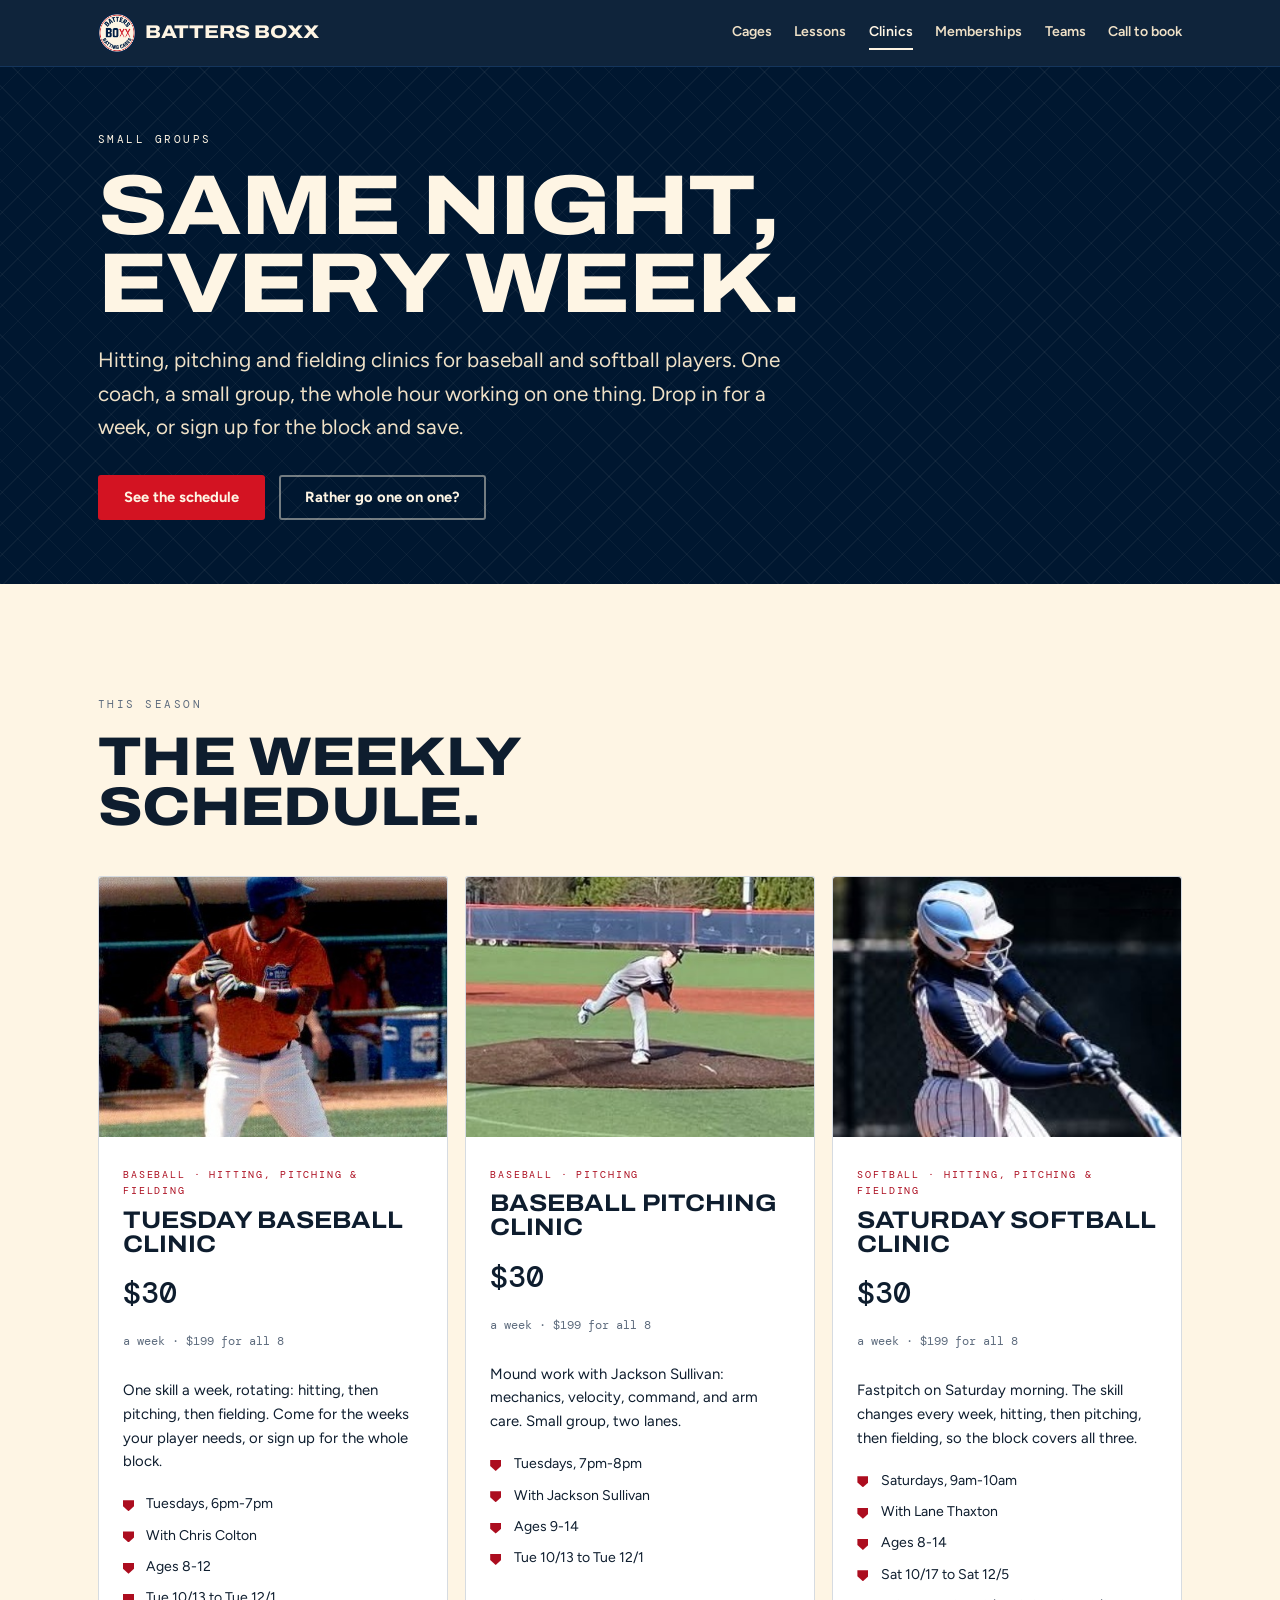
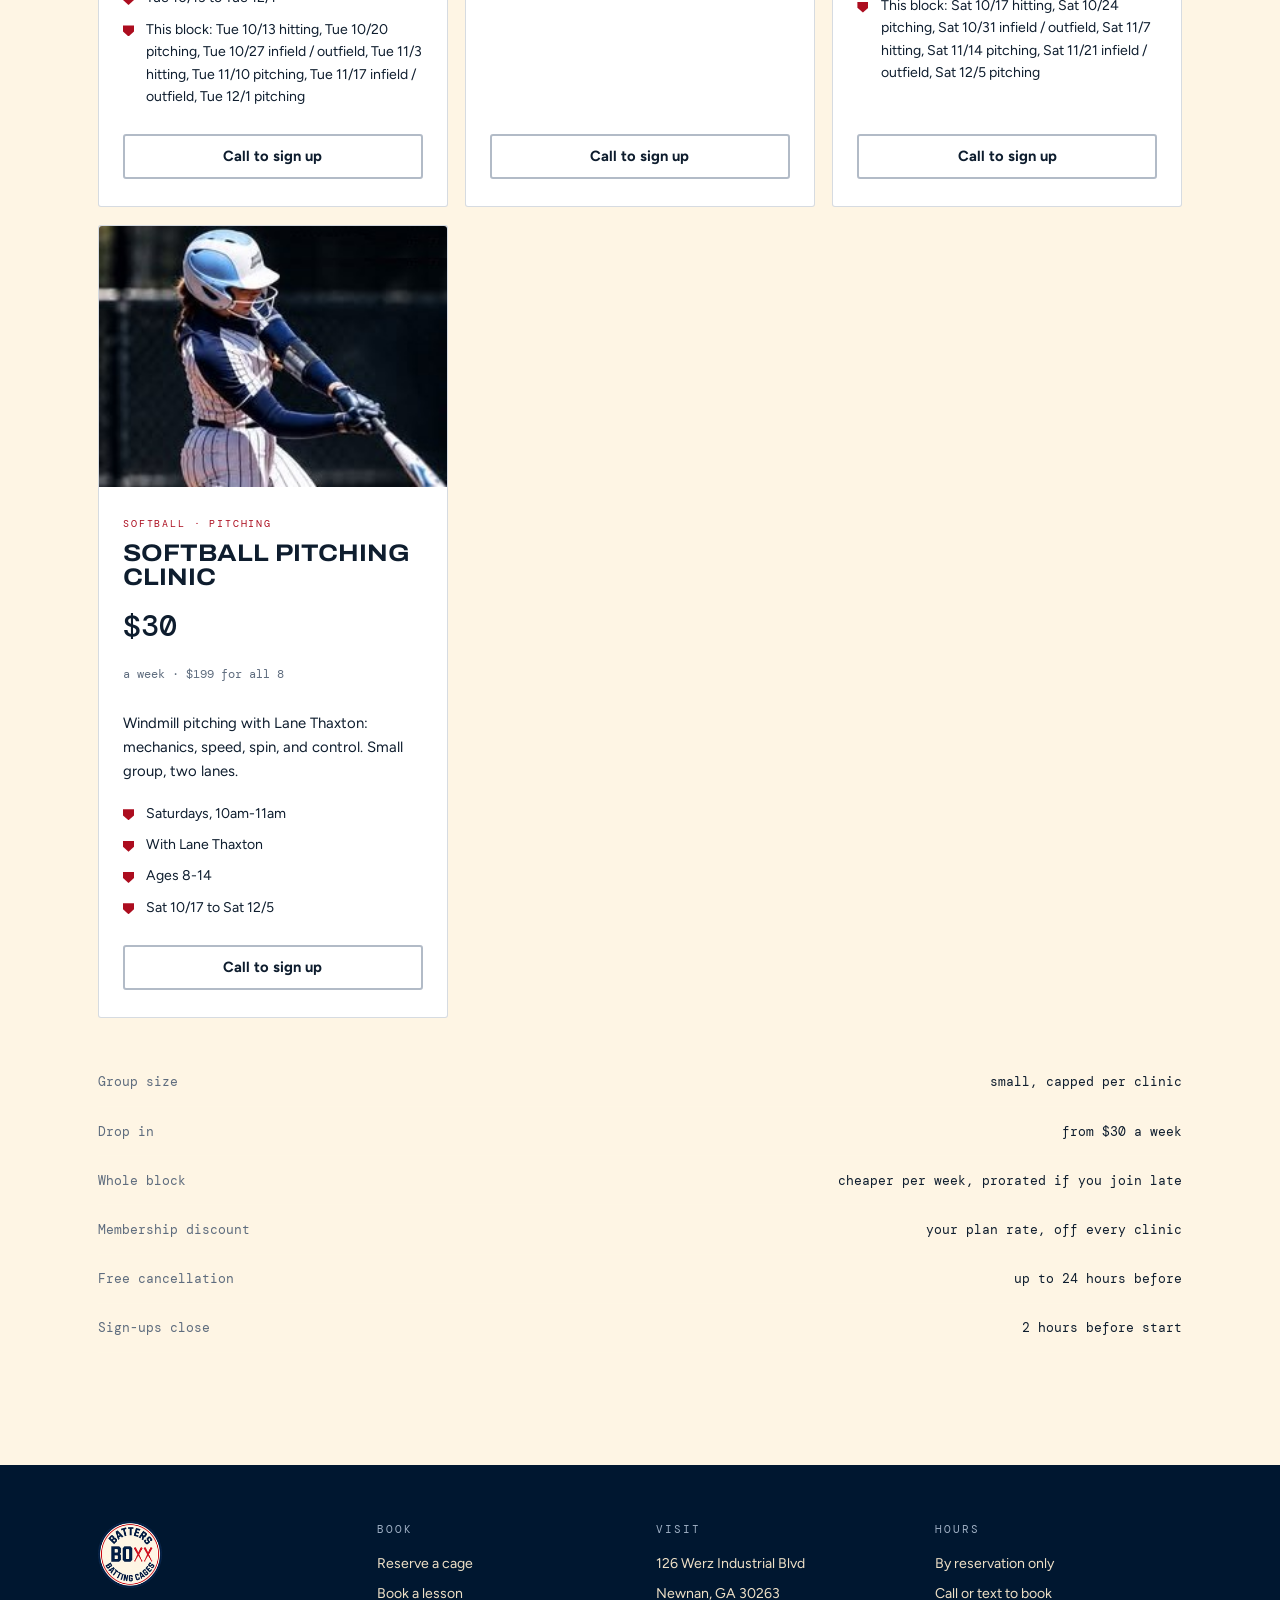
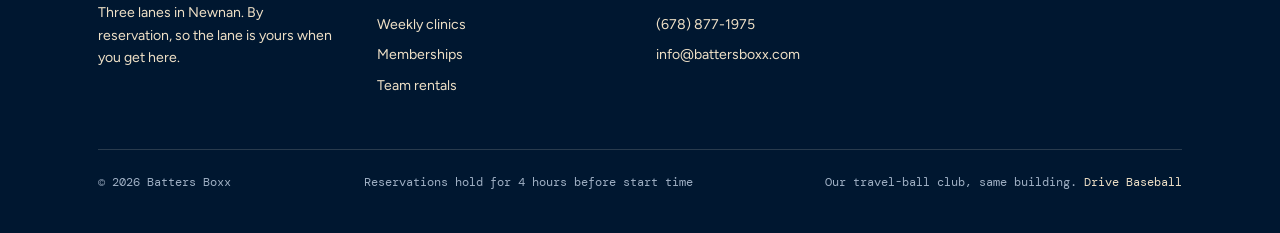
==== clinics.html @ bd56df3a "Mirror the booking app's public pages onto battersboxx.com Static snapshot of home, lessons, clinics" ====
<!doctype html>
<html lang="en"><head>
<meta charset="utf-8">
<meta name="viewport" content="width=device-width, initial-scale=1">
<link rel="preconnect" href="https://fonts.googleapis.com">
<link rel="preconnect" href="https://fonts.gstatic.com" crossorigin="">
<link href="https://fonts.googleapis.com/css2?family=Archivo:wdth,wght@62.5..125,100..900&amp;family=DM+Mono:wght@300;400;500&amp;family=Figtree:wght@300..900&amp;display=swap" rel="stylesheet">
<link rel="stylesheet" href="/css/style.css">
<link rel="icon" href="/favicon.png">
<link rel="apple-touch-icon" href="/img/apple-touch-icon.png">
<title>Clinics — Batters Boxx</title>
<meta name="description" content="Weekly baseball and softball clinics in Newnan, GA: hitting, pitching and fielding in small groups. Drop in for a week or sign up for the block.">
</head>
<body>
<a class="skip" href="#main">Skip to content</a>
<header class="nav">
  <div class="wrap nav__in">
    <a class="nav__logo" href="/"><img class="nav__badge" src="/img/badge.png" alt="" width="38" height="40" decoding="async"><span>Batters Boxx</span></a>
    <button class="nav__toggle" type="button" aria-expanded="false" aria-controls="navlinks">Menu</button>
    <nav class="nav__links" id="navlinks" aria-label="Main">
      <a href="/#cages">Cages</a>
      <a href="/lessons">Lessons</a>
      <a href="/clinics" aria-current="page">Clinics</a>
      <a href="/memberships">Memberships</a>
      <a href="/teams">Teams</a>
      <a href="tel:6788771975">Call to book</a>
      <span data-auth-slot="" style="display:contents"></span>
    </nav>
  </div>
</header>
<main id="main">
  <section class="band band--dark band--tight">
    <div class="wrap">
      <p class="eyebrow eyebrow--accent">Small groups</p>
      <h1 class="display">Same night,<br>every week.</h1>
      <p class="lede">Hitting, pitching and fielding clinics for baseball and softball players. One coach, a small group, the whole hour working on one thing. Drop in for a week, or sign up for the block and save.</p>
      <div class="btnrow">
        <a class="btn btn-red" href="#schedule">See the schedule</a>
        <a class="btn btn-outline" href="/lessons">Rather go one on one?</a>
      </div>
    </div>
  </section>

  <section class="band" id="schedule">
    <div class="wrap">
      <p class="eyebrow">This season</p>
      <h2 class="display">The weekly<br>schedule.</h2>
      
      <p class="flash" data-flash="" hidden="" style="margin-top:1.5rem"></p>
      <div class="plans" data-clinics=""><article class="plan" id="clinic-tuesday-baseball-clinic-tuesday"><img class="plan__photo" src="/img/coaches/chris-colton.jpg" alt="Chris Colton" loading="lazy"><p class="plan__tag">Baseball · Hitting, pitching &amp; fielding</p><h3 class="plan__name">Tuesday Baseball Clinic</h3><p class="plan__price">$30</p><p class="plan__per">a week · $199 for all 8</p><p class="plan__blurb">One skill a week, rotating: hitting, then pitching, then fielding. Come for the weeks your player needs, or sign up for the whole block.</p><ul class="plan__perks"><li>Tuesdays, 6pm-7pm</li><li>With Chris Colton</li><li>Ages 8-12</li><li>Tue 10/13 to Tue 12/1</li><li>This block: Tue 10/13 hitting, Tue 10/20 pitching, Tue 10/27 infield / outfield, Tue 11/3 hitting, Tue 11/10 pitching, Tue 11/17 infield / outfield, Tue 12/1 pitching</li></ul><div class="plan__cta"><a class="btn btn-outline btn-block" href="tel:6788771975">Call to sign up</a></div></article><article class="plan" id="clinic-baseball-pitching-clinic-tuesday"><img class="plan__photo" src="/img/coaches/jackson-sullivan.jpg" alt="Jackson Sullivan" loading="lazy"><p class="plan__tag">Baseball · Pitching</p><h3 class="plan__name">Baseball Pitching Clinic</h3><p class="plan__price">$30</p><p class="plan__per">a week · $199 for all 8</p><p class="plan__blurb">Mound work with Jackson Sullivan: mechanics, velocity, command, and arm care. Small group, two lanes.</p><ul class="plan__perks"><li>Tuesdays, 7pm-8pm</li><li>With Jackson Sullivan</li><li>Ages 9-14</li><li>Tue 10/13 to Tue 12/1</li></ul><div class="plan__cta"><a class="btn btn-outline btn-block" href="tel:6788771975">Call to sign up</a></div></article><article class="plan" id="clinic-saturday-softball-clinic-saturday"><img class="plan__photo" src="/img/coaches/lane-thaxton.jpg" alt="Lane Thaxton" loading="lazy"><p class="plan__tag">Softball · Hitting, pitching &amp; fielding</p><h3 class="plan__name">Saturday Softball Clinic</h3><p class="plan__price">$30</p><p class="plan__per">a week · $199 for all 8</p><p class="plan__blurb">Fastpitch on Saturday morning. The skill changes every week, hitting, then pitching, then fielding, so the block covers all three.</p><ul class="plan__perks"><li>Saturdays, 9am-10am</li><li>With Lane Thaxton</li><li>Ages 8-14</li><li>Sat 10/17 to Sat 12/5</li><li>This block: Sat 10/17 hitting, Sat 10/24 pitching, Sat 10/31 infield / outfield, Sat 11/7 hitting, Sat 11/14 pitching, Sat 11/21 infield / outfield, Sat 12/5 pitching</li></ul><div class="plan__cta"><a class="btn btn-outline btn-block" href="tel:6788771975">Call to sign up</a></div></article><article class="plan" id="clinic-softball-pitching-clinic-saturday"><img class="plan__photo" src="/img/coaches/lane-thaxton.jpg" alt="Lane Thaxton" loading="lazy"><p class="plan__tag">Softball · Pitching</p><h3 class="plan__name">Softball Pitching Clinic</h3><p class="plan__price">$30</p><p class="plan__per">a week · $199 for all 8</p><p class="plan__blurb">Windmill pitching with Lane Thaxton: mechanics, speed, spin, and control. Small group, two lanes.</p><ul class="plan__perks"><li>Saturdays, 10am-11am</li><li>With Lane Thaxton</li><li>Ages 8-14</li><li>Sat 10/17 to Sat 12/5</li></ul><div class="plan__cta"><a class="btn btn-outline btn-block" href="tel:6788771975">Call to sign up</a></div></article></div>
      <ul class="facts" data-clinic-facts="" style="margin-top:2.5rem"><li><span>Group size</span><span>small, capped per clinic</span></li><li><span>Drop in</span><span>from $30 a week</span></li><li><span>Whole block</span><span>cheaper per week, prorated if you join late</span></li><li><span>Membership discount</span><span>your plan rate, off every clinic</span></li><li><span>Free cancellation</span><span>up to 24 hours before</span></li><li><span>Sign-ups close</span><span>2 hours before start</span></li></ul>
    </div>
  </section>
</main>
<footer class="foot">
  <div class="wrap">
    <div class="foot__grid">
      <div>
        <img class="foot__badge" src="/img/badge-sm.png" alt="Batters Boxx Batting Cages" width="120" height="126" loading="lazy" decoding="async">
        <h4 class="u-sr">Batters Boxx</h4>
        <p class="mt0" style="max-width:26ch">Three lanes in <span data-city="">Newnan</span>. By reservation, so the lane is yours when you get here.</p>
      </div>
      <div>
        <h4>Book</h4>
        <ul>
          <li><a href="tel:6788771975">Reserve a cage</a></li>
          <li><a href="tel:6788771975">Book a lesson</a></li>
          <li><a href="/clinics">Weekly clinics</a></li>
          <li><a href="/memberships">Memberships</a></li>
          <li><a href="/teams">Team rentals</a></li>
          <li></li>
        </ul>
      </div>
      <div>
        <h4>Visit</h4>
        <ul>
          <li data-foot-street="">126 Werz Industrial Blvd</li>
          <li data-foot-city="">Newnan, GA 30263</li>
          <li><a data-foot-phone="" href="tel:6788771975">(678) 877-1975</a></li>
          <li><a data-foot-email="" href="mailto:info@battersboxx.com">info@battersboxx.com</a></li>
        </ul>
      </div>
      <div>
        <h4>Hours</h4>
        <ul data-foot-hours=""><li>By reservation only</li><li>Call or text to book</li></ul>
      </div>
    </div>
    <div class="foot__base">
      <span>© <span data-year="">2026</span> Batters Boxx</span>
      <span>Reservations hold for <span data-cutoff="">4</span> hours before start time</span>
    <span>Our travel-ball club, same building. <a href="https://drive-baseball.com" rel="noopener">Drive Baseball</a></span></div>
  </div>
</footer>



<script>document.querySelector('.nav__toggle')?.addEventListener('click',e=>{const l=document.querySelector('.nav__links');e.currentTarget.setAttribute('aria-expanded',String(l.classList.toggle('is-open')))})</script></body></html>
---- css/style.css ----
/* Batters Boxx — the badge, in CSS.
   Palette sampled straight from the logo artwork: navy #002047, red #D31322,
   cream #FEF5E4. Red only reaches 2.98:1 on navy, so accent text/borders are
   surface-aware (see the --accent block below) and red is reserved for solid
   fills, which always carry cream text. */

:root {
  --navy-deep: #001730;   /* nav bar, dark bands */
  --navy:      #002047;   /* logo navy */
  --navy-line: #14355C;   /* hairlines on navy */
  --cream:     #FEF5E4;   /* logo cream — page background */
  --cream-2:   #EFE1C7;   /* secondary text on navy */
  --red:       #D31322;   /* logo red — solid fills only */
  --red-deep:  #AC0D1F;   /* hover / small red text on cream */
  --net:       #5E6C7E;   /* meta text on light surfaces */
  --net-dark:  #9FB0C4;   /* same role on dark surfaces */
  --ink:       #0E1D2E;

  --display: 'Archivo', 'Arial Black', 'Helvetica Neue', sans-serif;
  --body:    'Figtree', system-ui, -apple-system, 'Segoe UI', sans-serif;
  --mono:    'DM Mono', ui-monospace, 'SF Mono', Menlo, monospace;

  --gut: clamp(1.25rem, 4vw, 3rem);
  --maxw: 1180px;
  --radius: 3px;
}

*, *::before, *::after { box-sizing: border-box; }

/* .field and .panel both set display, which beats the UA sheet's [hidden] rule --
   so a conditionally-hidden field (team name, the new-account form) rendered
   anyway. Everything that hides itself relies on this. */
[hidden] { display: none !important; }

/* Surfaces declare their own meta-text and accent colours rather than each rule
   guessing. Red fails contrast on navy, so dark surfaces accent with cream. */
:root { --accent: var(--red-deep); }
.band--dark, .band--navy, .foot, .nav, .cage { --net: var(--net-dark); --accent: var(--cream); }
.tablewrap { --net: #5E6C7E; --accent: var(--red-deep); }   /* white card, even inside a dark band */

html { -webkit-text-size-adjust: 100%; }

body {
  margin: 0;
  background: var(--cream);
  color: var(--ink);
  font-family: var(--body);
  font-size: 17px;
  line-height: 1.6;
  font-synthesis-weight: none;
}

img, svg { max-width: 100%; }

a { color: inherit; }

:focus-visible {
  outline: 3px solid var(--accent);
  outline-offset: 3px;
}

.wrap { width: 100%; max-width: var(--maxw); margin-inline: auto; padding-inline: var(--gut); }

.skip {
  position: absolute; left: -9999px; top: 0; z-index: 99;
  background: var(--red); color: var(--cream); padding: .75rem 1rem; font-weight: 700;
}
.skip:focus { left: 0; }

/* ---------- type ---------- */

.display {
  font-family: var(--display);
  font-variation-settings: 'wdth' 118, 'wght' 800;
  text-transform: uppercase;
  line-height: .92;
  letter-spacing: -.012em;
  margin: 0;
}

h1.display { font-size: clamp(2.6rem, 7.6vw, 5.3rem); }
.hero h1.display { font-size: clamp(1.6rem, 8.2vw, 4.4rem); }  /* "DEVELOPMENT" is one long word: keep it inside the column */
h2.display { font-size: clamp(2rem, 5vw, 3.4rem); }
h3.display { font-size: clamp(1.3rem, 2.4vw, 1.75rem); font-variation-settings: 'wdth' 112, 'wght' 700; }

.eyebrow {
  font-family: var(--mono);
  font-size: .7rem;
  letter-spacing: .22em;
  text-transform: uppercase;
  color: var(--net);
  margin: 0 0 1.1rem;
}
.eyebrow--accent { color: var(--accent); }

.lede { font-size: clamp(1.05rem, 1.8vw, 1.3rem); max-width: 54ch; color: #24382C; }
.band--dark .lede, .band--navy .lede { color: var(--cream-2); }

.mono { font-family: var(--mono); font-size: .82rem; letter-spacing: .02em; }

/* ---------- bands ---------- */

.band { padding-block: clamp(3.5rem, 9vw, 7rem); position: relative; }
.band--dark  { background: var(--navy-deep); color: var(--cream); }
.band--navy  { background: var(--navy); color: var(--cream); }
.band--tight { padding-block: clamp(2.5rem, 5vw, 4rem); }

/* Netting: a slack diagonal grid, kept near-invisible so it reads as texture. */
.band--dark::before, .band--navy::before {
  content: ''; position: absolute; inset: 0; pointer-events: none;
  background-image:
    repeating-linear-gradient(45deg,  rgba(254,245,228,.045) 0 1px, transparent 1px 22px),
    repeating-linear-gradient(-45deg, rgba(254,245,228,.045) 0 1px, transparent 1px 22px);
}
.band > .wrap { position: relative; z-index: 1; }

/* ---------- nav ---------- */

.nav {
  position: sticky; top: 0; z-index: 40;
  background: rgba(0,23,48,.94);
  backdrop-filter: blur(8px);
  border-bottom: 1px solid var(--navy-line);
  color: var(--cream);
}
.nav__in { display: flex; align-items: center; gap: 1.5rem; height: 66px; }
.nav__logo {
  font-family: var(--display); font-variation-settings: 'wdth' 118, 'wght' 800;
  text-transform: uppercase; font-size: 1.15rem; letter-spacing: -.01em;
  text-decoration: none; display: flex; align-items: center; gap: .55rem; white-space: nowrap;
}
.nav__badge { width: 38px; height: 40px; display: block; flex: 0 0 auto; }
/* The badge art is a hair taller than it is wide; height-driven sizing keeps
   the disc from squashing when the nav bar height changes. */
.nav__links { display: flex; gap: 1.4rem; margin-left: auto; align-items: center; }
.nav__links a {
  text-decoration: none; font-size: .88rem; font-weight: 600; color: var(--cream-2);
  padding: .3rem 0; border-bottom: 2px solid transparent;
}
.nav__links a:hover, .nav__links a[aria-current='page'] { color: var(--accent); border-bottom-color: var(--accent); }
.nav__toggle {
  margin-left: auto; display: none; background: none; border: 1px solid var(--navy-line);
  color: var(--cream); font-family: var(--mono); font-size: .75rem; padding: .45rem .7rem; cursor: pointer;
}

@media (max-width: 860px) {
  .nav__toggle { display: block; }
  .nav__links {
    display: none; position: absolute; top: 66px; left: 0; right: 0;
    flex-direction: column; align-items: stretch; gap: 0;
    background: var(--navy-deep); border-bottom: 1px solid var(--navy-line); padding: .5rem var(--gut) 1.25rem;
  }
  .nav__links.is-open { display: flex; }
  .nav__links a { padding: .8rem 0; border-bottom: 1px solid var(--navy-line); }
}

/* ---------- buttons ---------- */

.btn {
  display: inline-flex; align-items: center; justify-content: center; gap: .5rem;
  font-family: var(--body); font-weight: 700; font-size: .92rem;
  padding: .82rem 1.5rem; border-radius: var(--radius); border: 2px solid transparent;
  text-decoration: none; cursor: pointer; transition: transform .12s ease, background .15s ease, color .15s ease;
  line-height: 1;
}
.btn:hover { transform: translateY(-2px); }
.btn:disabled { opacity: .45; cursor: not-allowed; transform: none; }
.btn-red  { background: var(--red); color: var(--cream); }
.btn-red:hover { background: var(--red-deep); }
.btn-redsolid  { background: var(--red-deep); color: var(--cream); }
.btn-outline { background: transparent; color: var(--cream); border-color: rgba(254,245,228,.45); }
.btn-outline:hover { border-color: var(--cream); background: rgba(254,245,228,.10); }
/* outline buttons are for dark bands; on a light band they fall back to ink so
   they never end up near-white on white */
.band:not(.band--dark):not(.band--navy) .btn-outline { color: var(--ink); border-color: rgba(0,32,71,.30); }
.band:not(.band--dark):not(.band--navy) .btn-outline:hover { border-color: var(--ink); background: rgba(0,32,71,.06); }
.btn-ink   { background: transparent; color: var(--ink); border-color: rgba(0,32,71,.30); }
.btn-ink:hover { border-color: var(--ink); background: rgba(0,32,71,.06); }
.band--dark .btn-ink, .band--navy .btn-ink { color: var(--cream); border-color: rgba(254,245,228,.35); }
.band--dark .btn-ink:hover, .band--navy .btn-ink:hover { border-color: var(--cream); background: rgba(254,245,228,.10); }
.btn-block { width: 100%; }
.btn-sm { padding: .55rem 1rem; font-size: .82rem; }

.btnrow { display: flex; flex-wrap: wrap; gap: .85rem; margin-top: 2rem; }

/* ---------- the batter's box outline (signature) ---------- */

.chalkbox { position: relative; display: inline-block; width: fit-content;
  padding: clamp(1.1rem, 3vw, 2.1rem) clamp(1.3rem, 4vw, 2.8rem); }
.chalkbox > h1 { width: fit-content; }
.chalkbox__line { position: absolute; inset: 0; width: 100%; height: 100%; overflow: visible; }
.chalkbox__line rect {
  fill: none; stroke: var(--accent); stroke-width: 2; stroke-opacity: .65; stroke-linecap: square;
}
/* The dash length is set in JS from the rendered perimeter: with
   non-scaling-stroke the browser measures dashes in screen space, not the
   viewBox's user units, so a hard-coded value leaves gaps in the box. */

/* ---------- hero ---------- */

.hero { padding-block: clamp(3.5rem, 8vw, 6rem) clamp(2.5rem, 5vw, 4rem); }
.hero__mark { color: var(--accent); display: block; }
.hero .lede { margin-top: 1.9rem; }

/* ---------- openings rail ---------- */

.rail { margin-top: clamp(2.5rem, 5vw, 3.5rem); border-top: 1px solid var(--navy-line); padding-top: 1.5rem; }
.rail__head { display: flex; align-items: baseline; gap: 1rem; flex-wrap: wrap; margin-bottom: 1.1rem; }
.rail__head .eyebrow { margin: 0; }
.rail__day { font-family: var(--mono); font-size: .78rem; color: var(--cream-2); }
.rail__list { display: flex; gap: .7rem; overflow-x: auto; padding-bottom: .6rem; scrollbar-width: thin; }
.rail__slot {
  flex: 0 0 auto; min-width: 118px; text-align: left; text-decoration: none;
  border: 1px dashed rgba(254,245,228,.35); border-radius: var(--radius);
  padding: .8rem .9rem; color: var(--cream); background: transparent;
  font-family: inherit; cursor: pointer; transition: border-color .15s, background .15s;
}
.rail__slot:hover { border-color: var(--accent); border-style: solid; background: rgba(254,245,228,.10); }
.rail__slot b { display: block; font-family: var(--mono); font-size: 1.05rem; font-weight: 500; color: var(--accent); }
.rail__slot span { display: block; font-size: .74rem; color: var(--cream-2); margin-top: .2rem; letter-spacing: .04em; }
.rail__empty { font-family: var(--mono); font-size: .82rem; color: var(--net); }

/* ---------- cages ---------- */

.cages { display: grid; gap: 1.1rem; grid-template-columns: repeat(auto-fit, minmax(255px, 1fr)); margin-top: 2.75rem; }
.cage {
  background: var(--navy-deep); color: var(--cream); border-radius: var(--radius);
  padding: 1.5rem 1.4rem; border-top: 3px solid var(--accent);
}
.cage__no { font-family: var(--mono); font-size: .72rem; letter-spacing: .2em; color: var(--accent); }
.cage__name { font-family: var(--display); font-variation-settings: 'wdth' 112, 'wght' 700;
  text-transform: uppercase; font-size: 1.35rem; margin: .35rem 0 1.1rem; line-height: 1; }
.spec { display: flex; justify-content: space-between; gap: 1rem; font-family: var(--mono); font-size: .76rem;
  padding: .42rem 0; border-top: 1px solid var(--navy-line); }
.spec dt { color: var(--net); }
.spec dd { margin: 0; text-align: right; color: var(--cream); }
.cage dl { margin: 0; }

/* ---------- plans ---------- */

.plans { display: grid; gap: 1.1rem; grid-template-columns: repeat(auto-fit, minmax(268px, 1fr)); margin-top: 2.75rem; }
.plan {
  border: 1px solid rgba(0,32,71,.16); border-radius: var(--radius);
  padding: 1.7rem 1.5rem; display: flex; flex-direction: column; background: #FFF;
}
/* A plan card is white by default. Inside a dark band it inherits cream text,
   so it MUST also take a dark background or it renders cream-on-white. Each
   band picks the neighbouring shade so the card still separates from it. */
.band--dark .plan { background: var(--navy); border-color: var(--navy-line); }
.band--navy .plan { background: var(--navy-deep); border-color: var(--navy-line); }
.plan--pick { border-color: var(--accent); border-width: 2px; box-shadow: 0 0 0 4px rgba(211,19,34,.16); }
.plan__tag { font-family: var(--mono); font-size: .64rem; letter-spacing: .18em; text-transform: uppercase;
  color: var(--red-deep); margin-bottom: .5rem; min-height: 1rem; }
.band--dark .plan__tag, .band--navy .plan__tag { color: var(--accent); }
.plan__name { font-family: var(--display); font-variation-settings: 'wdth' 112, 'wght' 700;
  text-transform: uppercase; font-size: 1.5rem; margin: 0; line-height: 1; }
.plan__price { font-family: var(--mono); font-size: 1.85rem; margin: .9rem 0 .2rem; font-weight: 500; }
.plan__per { font-family: var(--mono); font-size: .74rem; color: var(--net); }
.plan__photo { width: calc(100% + 3rem); max-width: none; margin: -1.7rem -1.5rem 1.2rem; aspect-ratio: 4 / 3;
  object-fit: cover; object-position: center 20%; border-radius: var(--radius) var(--radius) 0 0; display: block; }
.plan__blurb { font-size: .93rem; margin: 1rem 0 1.2rem; }
.plan__perks { list-style: none; margin: 0 0 1.6rem; padding: 0; display: grid; gap: .55rem; font-size: .88rem; }
.plan__perks li { display: grid; grid-template-columns: 13px 1fr; gap: .65rem; align-items: start; }
.plan__perks li::before {
  content: ''; width: 11px; height: 11px; margin-top: .42rem; background: var(--accent);
  clip-path: polygon(0 0, 100% 0, 100% 55%, 50% 100%, 0 55%);
}
.plan__cta { margin-top: auto; }

/* ---------- split / prose ---------- */

.split { display: grid; gap: clamp(2rem, 5vw, 4rem); grid-template-columns: 1fr; align-items: start; }
.split > * { min-width: 0; }
@media (min-width: 900px) { .split { grid-template-columns: 1.05fr .95fr; } }

.facts { list-style: none; margin: 2rem 0 0; padding: 0; display: grid; gap: 0; }
.facts li { display: flex; justify-content: space-between; gap: 1.5rem; padding: .85rem 0;
  border-bottom: 1px solid rgba(254,245,228,.16); font-family: var(--mono); font-size: .82rem; }
.facts li span:first-child { color: var(--net); }
.band--navy .facts li { border-bottom-color: rgba(254,245,228,.16); }
.band--cream .facts li { border-bottom-color: rgba(0,32,71,.14); }

/* ---------- forms ---------- */

.formcard {
  max-width: 470px; margin: clamp(2.5rem, 6vw, 4.5rem) auto; background: #FFF;
  border: 1px solid rgba(0,32,71,.16); border-radius: var(--radius); padding: clamp(1.75rem, 4vw, 2.5rem);
}
.field { display: block; margin-bottom: 1.15rem; }
.field > span { display: block; font-family: var(--mono); font-size: .72rem; letter-spacing: .13em;
  text-transform: uppercase; color: var(--net); margin-bottom: .45rem; }
.field input, .field select, .field textarea {
  width: 100%; padding: .78rem .9rem; font-family: var(--body); font-size: 1rem;
  border: 1px solid rgba(0,32,71,.25); border-radius: var(--radius); background: #FFFDF8; color: var(--ink);
}
.field input:focus, .field select:focus, .field textarea:focus { border-color: var(--ink); outline-offset: 1px; }
.field textarea { min-height: 84px; resize: vertical; }
.hint { font-size: .8rem; color: var(--net); margin: -.7rem 0 1.15rem; }

.choice { display: grid; grid-template-columns: 1fr 1fr; gap: .7rem; margin-bottom: 1.4rem; }
.choice label {
  border: 1px solid rgba(0,32,71,.25); border-radius: var(--radius); padding: .9rem 1rem; cursor: pointer;
  display: block; transition: border-color .15s, background .15s;
}
.choice label:hover { border-color: var(--ink); }
.choice input { position: absolute; opacity: 0; width: 0; height: 0; }
.choice input:focus-visible + b { outline: 3px solid var(--accent); outline-offset: 3px; }
.choice label:has(input:checked) { border-color: var(--accent); border-width: 2px; background: rgba(211,19,34,.10); padding: calc(.9rem - 1px) calc(1rem - 1px); }
.choice b { display: block; font-size: .95rem; }
.choice small { color: var(--net); font-size: .78rem; }

.flash { padding: .85rem 1rem; border-radius: var(--radius); font-size: .9rem; margin-bottom: 1.25rem; }
.flash--bad  { background: #FBE7E4; color: #8A1520; border-left: 3px solid var(--red); }
.flash--good { background: #E4F0E6; color: #17492A; border-left: 3px solid #2F7D47; }
.flash[hidden] { display: none; }

.alt { text-align: center; font-size: .9rem; margin: 1.5rem 0 0; color: var(--net); }
.alt a { color: var(--ink); font-weight: 700; }

/* ---------- booking ---------- */

.booklayout { display: grid; gap: 2rem; grid-template-columns: 1fr; align-items: start; }
/* grid items default to min-width:auto, which lets the non-wrapping date strip
   push the whole column wider than the viewport */
.booklayout > * { min-width: 0; }
@media (min-width: 980px) { .booklayout { grid-template-columns: 1fr 340px; gap: 2.5rem; } }

.step { border-top: 1px solid rgba(0,32,71,.15); padding-top: 1.5rem; margin-top: 1.9rem; }
.step:first-child { border-top: 0; padding-top: 0; margin-top: 0; }
.step__no { font-family: var(--mono); font-size: .7rem; letter-spacing: .2em; color: var(--red-deep); }
.step__title { font-family: var(--display); font-variation-settings: 'wdth' 112, 'wght' 700;
  text-transform: uppercase; font-size: 1.2rem; margin: .3rem 0 1.1rem; line-height: 1; }

.chips { display: flex; gap: .5rem; flex-wrap: wrap; }
.chips--scroll { flex-wrap: nowrap; overflow-x: auto; padding-bottom: .5rem; }
.chip {
  flex: 0 0 auto; border: 1px solid rgba(0,32,71,.25); background: #FFF; color: var(--ink);
  border-radius: var(--radius); padding: .6rem .85rem; cursor: pointer; font-family: var(--body);
  font-size: .85rem; line-height: 1.25; text-align: center; transition: border-color .12s, background .12s;
}
.chip:hover { border-color: var(--ink); }
.chip.is-on { background: var(--ink); color: var(--cream); border-color: var(--ink); }
.chip small { display: block; font-family: var(--mono); font-size: .68rem; opacity: .7; }

.cagerow, .coachrow { border: 1px solid rgba(0,32,71,.15); border-radius: var(--radius); padding: 1.1rem; margin-bottom: .8rem; }
/* a coach row is a cage row with a name instead of a number */
.coachrow .cagerow__name { font-size: 1.05rem; }
.cagerow__head { display: flex; align-items: baseline; gap: .7rem; flex-wrap: wrap; margin-bottom: .85rem; }
.cagerow__name { font-family: var(--display); font-variation-settings: 'wdth' 112, 'wght' 700;
  text-transform: uppercase; font-size: 1rem; }
.cagerow__meta { font-family: var(--mono); font-size: .72rem; color: var(--net); }
.cagerow__rate { margin-left: auto; font-family: var(--mono); font-size: .8rem; }
.slots { display: grid; gap: .45rem; grid-template-columns: repeat(auto-fill, minmax(84px, 1fr)); }
.slot {
  border: 1px dashed rgba(0,32,71,.30); background: #FFF; border-radius: var(--radius);
  padding: .55rem .3rem; font-family: var(--mono); font-size: .82rem; cursor: pointer; color: var(--ink);
  transition: border-color .12s, background .12s;
}
.slot:hover { border-style: solid; border-color: var(--ink); background: #FBF6EC; }
.slot.is-on { background: var(--red); border-color: var(--red); color: var(--cream); border-style: solid; font-weight: 500; }
.slot--none { font-family: var(--mono); font-size: .8rem; color: var(--net); }

.summary {
  border: 1px solid rgba(0,32,71,.18); border-radius: var(--radius); padding: 1.5rem; background: #FFF;
}
@media (min-width: 980px) { .summary { position: sticky; top: 90px; } }
.summary__title { font-family: var(--display); font-variation-settings: 'wdth' 112, 'wght' 700;
  text-transform: uppercase; font-size: 1.1rem; margin: 0 0 1.1rem; }
.sumline { display: flex; justify-content: space-between; gap: 1rem; padding: .5rem 0;
  font-family: var(--mono); font-size: .82rem; border-bottom: 1px solid rgba(0,32,71,.1); }
.sumline--total { border-bottom: 0; border-top: 2px solid var(--ink); margin-top: .4rem; padding-top: .8rem;
  font-size: 1.05rem; font-weight: 500; }
.sumline--free { color: #17492A; }
.sumnote { font-size: .78rem; color: var(--net); margin: 1rem 0 0; }


/* ---------- rental / lesson switch ---------- */

.modeswitch { display: inline-flex; gap: .25rem; margin: 1.5rem 0 .5rem; padding: .25rem;
  border: 1px solid rgba(0,32,71,.2); border-radius: var(--radius); background: #FFF; }
.modeswitch a { text-decoration: none; font-size: .85rem; font-weight: 700; color: var(--net);
  padding: .5rem 1.1rem; border-radius: 2px; }
.modeswitch a:hover { color: var(--ink); }
.modeswitch a[aria-current='page'] { background: var(--ink); color: var(--cream); }

/* ---------- account / tables ---------- */

.acct { display: grid; gap: 1.1rem; grid-template-columns: repeat(auto-fit, minmax(240px, 1fr)); margin-bottom: 2.5rem; }
.stat { border: 1px solid rgba(0,32,71,.16); border-radius: var(--radius); padding: 1.3rem; background: #FFF; }
.stat__k { font-family: var(--mono); font-size: .68rem; letter-spacing: .17em; text-transform: uppercase; color: var(--net); }
.stat__v { font-family: var(--display); font-variation-settings: 'wdth' 112, 'wght' 700;
  text-transform: uppercase; font-size: 1.7rem; margin-top: .4rem; line-height: 1.05; }
.stat__sub { font-family: var(--mono); font-size: .74rem; color: var(--net); margin-top: .35rem; }

.res { border: 1px solid rgba(0,32,71,.16); border-radius: var(--radius); padding: 1.25rem;
  margin-bottom: .8rem; background: #FFF; display: flex; gap: 1.25rem; flex-wrap: wrap; align-items: center; }
.res--past { opacity: .58; }
.res__when { min-width: 172px; }
.res__day { font-family: var(--display); font-variation-settings: 'wdth' 112, 'wght' 700;
  text-transform: uppercase; font-size: 1.05rem; line-height: 1.1; }
.res__time { font-family: var(--mono); font-size: .82rem; color: var(--net); }
.res__what { font-size: .9rem; }
.res__act { margin-left: auto; display: flex; gap: .5rem; align-items: center; }
.tag { font-family: var(--mono); font-size: .66rem; letter-spacing: .12em; text-transform: uppercase;
  padding: .28rem .5rem; border-radius: 2px; background: rgba(0,32,71,.09); color: #24384C; }
.tag--red { background: rgba(211,19,34,.14); color: var(--red-deep); }
.tag--off  { background: rgba(0,32,71,.09); color: #3B4A5C; }

.empty { border: 1px dashed rgba(0,32,71,.30); border-radius: var(--radius);
  padding: 2.25rem 1.5rem; text-align: center; }
.empty p { margin: 0 0 1.25rem; color: var(--net); }

.tablewrap { overflow-x: auto; border: 1px solid rgba(0,32,71,.16); border-radius: var(--radius); background: #FFF; }
.tbl { width: 100%; border-collapse: collapse; font-size: .86rem; color: var(--ink); }
.tbl th, .tbl td { padding: .7rem .9rem; text-align: left; border-bottom: 1px solid rgba(0,32,71,.1); white-space: nowrap; }
.tbl th { font-family: var(--mono); font-size: .68rem; letter-spacing: .13em; text-transform: uppercase;
  color: var(--net); background: #FBF6EC; }
.tbl tbody tr:last-child td { border-bottom: 0; }

/* ---------- footer / 404 ---------- */

.foot { background: var(--navy-deep); color: var(--cream-2); padding-block: 3.5rem 2.5rem; font-size: .88rem; }
.foot__grid { display: grid; gap: 2rem; grid-template-columns: repeat(auto-fit, minmax(190px, 1fr)); }
.foot h4 { font-family: var(--mono); font-size: .68rem; letter-spacing: .18em; text-transform: uppercase;
  color: var(--net); margin: 0 0 .9rem; font-weight: 400; }
.foot ul { list-style: none; margin: 0; padding: 0; display: grid; gap: .5rem; }
.foot a { color: var(--cream-2); text-decoration: none; }
.foot a:hover { color: var(--accent); }
.foot__base { margin-top: 2.75rem; padding-top: 1.5rem; border-top: 1px solid rgba(254,245,228,.16);
  display: flex; justify-content: space-between; gap: 1rem; flex-wrap: wrap;
  font-family: var(--mono); font-size: .72rem; color: var(--net); }

.miss { max-width: 560px; margin: 6rem auto; padding-inline: var(--gut); text-align: center; }

.note {
  font-family: var(--mono); font-size: .74rem; line-height: 1.65; color: var(--net);
  border: 1px dashed rgba(0,32,71,.25); border-radius: var(--radius); padding: 1rem 1.1rem; margin-top: 2rem;
}
.band--dark .note { color: var(--cream-2); border-color: rgba(254,245,228,.25); }

.center { text-align: center; }
.mt0 { margin-top: 0; }

@media (prefers-reduced-motion: reduce) {
  *, *::before, *::after { animation-duration: .001ms !important; transition-duration: .001ms !important; }
  .btn:hover { transform: none; }
}

/* ---------- hero crest ---------- */

.hero__grid { display: grid; gap: clamp(2rem, 5vw, 3.5rem); align-items: center; }
.hero__copy { min-width: 0; }
.hero__crest { width: min(268px, 54vw); height: auto; justify-self: center; order: -1; }

@media (min-width: 900px) {
  .hero__grid { grid-template-columns: minmax(0, 1fr) clamp(210px, 26vw, 300px); }
  .hero__crest { order: 0; width: 100%; justify-self: end; }
}
.foot__badge { width: 64px; height: 67px; display: block; margin-bottom: .9rem; }
.u-sr { position: absolute; width: 1px; height: 1px; padding: 0; margin: -1px;
  overflow: hidden; clip: rect(0 0 0 0); white-space: nowrap; border: 0; }

/* ---------- staff: accounts + coach schedule ---------- */

/* white cards, like .tablewrap, so meta text and accents stay readable */
.panel, .userbar { --net: #5E6C7E; --accent: var(--red-deep); }

.userbar {
  display: flex; gap: 1rem; align-items: flex-end; flex-wrap: wrap;
  margin-bottom: 1.5rem;
}
.userbar .field { margin-bottom: 0; }
.userbar__search { flex: 1 1 260px; }
.userbar .btn { margin-left: auto; }

.panel {
  border: 1px solid rgba(0,32,71,.16); border-radius: var(--radius); background: #FFF;
  padding: clamp(1.25rem, 3vw, 1.75rem); margin-bottom: 1.5rem;
}
.panel__title { font-family: var(--display); font-variation-settings: 'wdth' 112, 'wght' 700;
  text-transform: uppercase; font-size: 1.1rem; margin: 0 0 1.1rem; }

.grid2, .grid3 { display: grid; gap: 0 1rem; grid-template-columns: 1fr; }
@media (min-width: 620px) {
  .grid2 { grid-template-columns: 1fr 1fr; }
  .grid3 { grid-template-columns: repeat(3, 1fr); }
}

/* the manage column packs several small controls into one cell */
.rowacts { display: flex; gap: .75rem; align-items: center; flex-wrap: nowrap; }
.rowacts select { font-family: var(--body); font-size: .8rem; padding: .3rem .4rem;
  border: 1px solid rgba(0,32,71,.25); border-radius: var(--radius); background: #FFFDF8; color: var(--ink); }
.linkbtn {
  background: none; border: 0; padding: .2rem 0; font: inherit; font-size: .8rem;
  color: var(--red-deep); text-decoration: underline; cursor: pointer;
}
.linkbtn:hover { color: var(--ink); }
.linkbtn[disabled] { color: var(--net); text-decoration: none; cursor: not-allowed; }

/* a schedule line: when, who, what -- lighter than .res, and no money on it */
.line {
  border: 1px solid rgba(0,32,71,.16); border-radius: var(--radius); background: #FFF;
  padding: .9rem 1.1rem; margin-bottom: .6rem;
  display: flex; gap: 1.1rem; align-items: center; flex-wrap: wrap;
}
.line--today { border-left: 3px solid var(--red); }
.line__when { min-width: 150px; }
.line__day { font-family: var(--display); font-variation-settings: 'wdth' 112, 'wght' 700;
  text-transform: uppercase; font-size: .95rem; line-height: 1.15; }
.line__time { font-family: var(--mono); font-size: .78rem; color: var(--net); }
.line__who { font-size: .9rem; }
.line__meta { font-family: var(--mono); font-size: .74rem; color: var(--net); }
.line__act { margin-left: auto; }

/* Portal role plus the extra jobs someone also holds. Stacked in one cell so
   the accounts table keeps its column count and stays readable on a laptop. */
.rolecell { display: grid; gap: .35rem; min-width: 11rem; }
.rolechecks { display: flex; flex-wrap: wrap; gap: .05rem .55rem; }
.rolecheck { display: inline-flex; align-items: center; gap: .25rem; font-size: .75rem; white-space: nowrap; }
.rolecheck input { accent-color: var(--red); margin: 0; }
.rolecheck input:disabled + span { opacity: .4; }
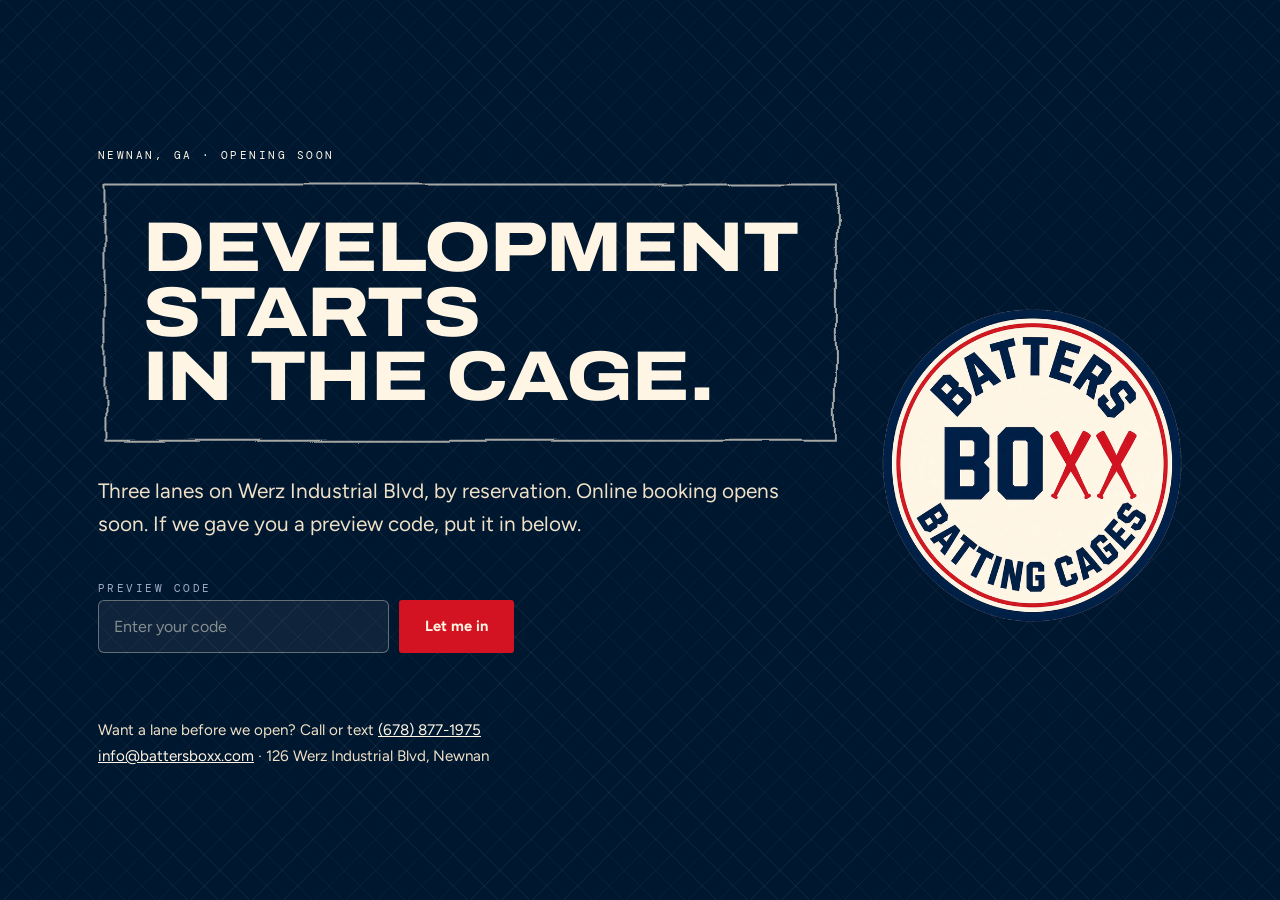
==== commit 8bc7f1ef: "Coming-soon page with a preview code in front of the site Co-Authored-By: Claude Opus 5.5 <noreply@a" ====
--- a/clinics.html
+++ b/clinics.html
@@ -1,6 +1,8 @@
 <!doctype html>
 <html lang="en"><head>
 <meta charset="utf-8">
+<script>if(localStorage.getItem('bbPreview')!=='89874c201c8d0edf73343f8b8f927581bd12db9c58d040e559e6cb9edfeec316')location.replace('/');</script>
+<meta name="robots" content="noindex">
 <meta name="viewport" content="width=device-width, initial-scale=1">
 <link rel="preconnect" href="https://fonts.googleapis.com">
 <link rel="preconnect" href="https://fonts.gstatic.com" crossorigin="">
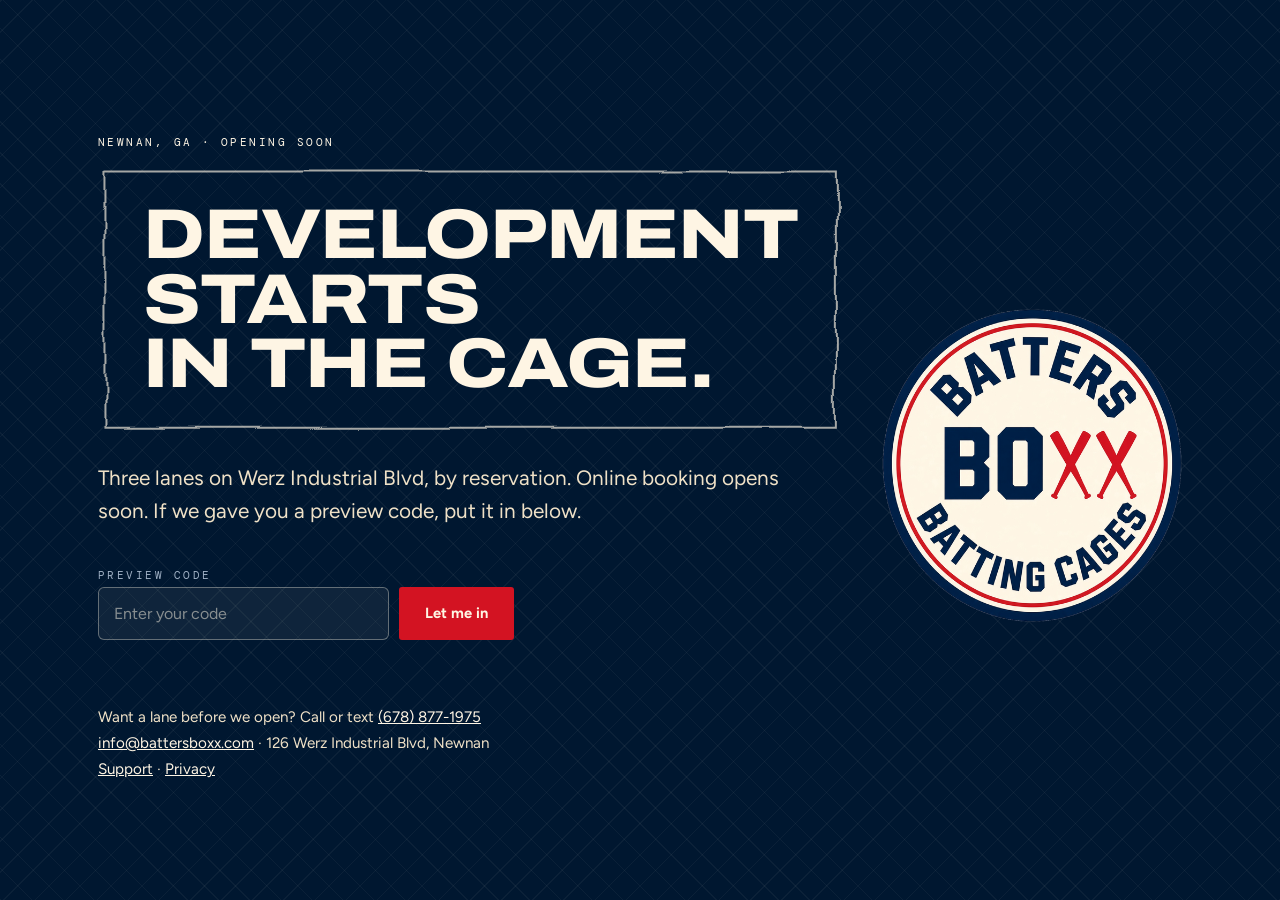
==== commit e401bc58: "Sync from the app: memberships, lesson packs, Coaches page; Teams page removed Co-Authored-By: Claud" ====
--- a/clinics.html
+++ b/clinics.html
@@ -1,8 +1,7 @@
 <!doctype html>
 <html lang="en"><head>
+<script>if(localStorage.getItem('bbPreview')!=='89874c201c8d0edf73343f8b8f927581bd12db9c58d040e559e6cb9edfeec316')location.replace('/');</script>
 <meta charset="utf-8">
-<script>if(localStorage.getItem('bbPreview')!=='89874c201c8d0edf73343f8b8f927581bd12db9c58d040e559e6cb9edfeec316')location.replace('/');</script>
-<meta name="robots" content="noindex">
 <meta name="viewport" content="width=device-width, initial-scale=1">
 <link rel="preconnect" href="https://fonts.googleapis.com">
 <link rel="preconnect" href="https://fonts.gstatic.com" crossorigin="">
@@ -10,6 +9,12 @@
 <link rel="stylesheet" href="/css/style.css">
 <link rel="icon" href="/favicon.png">
 <link rel="apple-touch-icon" href="/img/apple-touch-icon.png">
+<link rel="manifest" href="/manifest.webmanifest">
+<meta name="theme-color" content="#001730">
+<meta name="apple-mobile-web-app-capable" content="yes">
+<meta name="mobile-web-app-capable" content="yes">
+<meta name="apple-mobile-web-app-title" content="Batters Boxx">
+<meta name="apple-mobile-web-app-status-bar-style" content="default">
 <title>Clinics — Batters Boxx</title>
 <meta name="description" content="Weekly baseball and softball clinics in Newnan, GA: hitting, pitching and fielding in small groups. Drop in for a week or sign up for the block.">
 </head>
@@ -22,10 +27,9 @@
     <nav class="nav__links" id="navlinks" aria-label="Main">
       <a href="/#cages">Cages</a>
       <a href="/lessons">Lessons</a>
+      <a href="/coaches">Coaches</a>
       <a href="/clinics" aria-current="page">Clinics</a>
       <a href="/memberships">Memberships</a>
-      <a href="/teams">Teams</a>
-      <a href="tel:6788771975">Call to book</a>
       <span data-auth-slot="" style="display:contents"></span>
     </nav>
   </div>
@@ -49,7 +53,7 @@
       <h2 class="display">The weekly<br>schedule.</h2>
       
       <p class="flash" data-flash="" hidden="" style="margin-top:1.5rem"></p>
-      <div class="plans" data-clinics=""><article class="plan" id="clinic-tuesday-baseball-clinic-tuesday"><img class="plan__photo" src="/img/coaches/chris-colton.jpg" alt="Chris Colton" loading="lazy"><p class="plan__tag">Baseball · Hitting, pitching &amp; fielding</p><h3 class="plan__name">Tuesday Baseball Clinic</h3><p class="plan__price">$30</p><p class="plan__per">a week · $199 for all 8</p><p class="plan__blurb">One skill a week, rotating: hitting, then pitching, then fielding. Come for the weeks your player needs, or sign up for the whole block.</p><ul class="plan__perks"><li>Tuesdays, 6pm-7pm</li><li>With Chris Colton</li><li>Ages 8-12</li><li>Tue 10/13 to Tue 12/1</li><li>This block: Tue 10/13 hitting, Tue 10/20 pitching, Tue 10/27 infield / outfield, Tue 11/3 hitting, Tue 11/10 pitching, Tue 11/17 infield / outfield, Tue 12/1 pitching</li></ul><div class="plan__cta"><a class="btn btn-outline btn-block" href="tel:6788771975">Call to sign up</a></div></article><article class="plan" id="clinic-baseball-pitching-clinic-tuesday"><img class="plan__photo" src="/img/coaches/jackson-sullivan.jpg" alt="Jackson Sullivan" loading="lazy"><p class="plan__tag">Baseball · Pitching</p><h3 class="plan__name">Baseball Pitching Clinic</h3><p class="plan__price">$30</p><p class="plan__per">a week · $199 for all 8</p><p class="plan__blurb">Mound work with Jackson Sullivan: mechanics, velocity, command, and arm care. Small group, two lanes.</p><ul class="plan__perks"><li>Tuesdays, 7pm-8pm</li><li>With Jackson Sullivan</li><li>Ages 9-14</li><li>Tue 10/13 to Tue 12/1</li></ul><div class="plan__cta"><a class="btn btn-outline btn-block" href="tel:6788771975">Call to sign up</a></div></article><article class="plan" id="clinic-saturday-softball-clinic-saturday"><img class="plan__photo" src="/img/coaches/lane-thaxton.jpg" alt="Lane Thaxton" loading="lazy"><p class="plan__tag">Softball · Hitting, pitching &amp; fielding</p><h3 class="plan__name">Saturday Softball Clinic</h3><p class="plan__price">$30</p><p class="plan__per">a week · $199 for all 8</p><p class="plan__blurb">Fastpitch on Saturday morning. The skill changes every week, hitting, then pitching, then fielding, so the block covers all three.</p><ul class="plan__perks"><li>Saturdays, 9am-10am</li><li>With Lane Thaxton</li><li>Ages 8-14</li><li>Sat 10/17 to Sat 12/5</li><li>This block: Sat 10/17 hitting, Sat 10/24 pitching, Sat 10/31 infield / outfield, Sat 11/7 hitting, Sat 11/14 pitching, Sat 11/21 infield / outfield, Sat 12/5 pitching</li></ul><div class="plan__cta"><a class="btn btn-outline btn-block" href="tel:6788771975">Call to sign up</a></div></article><article class="plan" id="clinic-softball-pitching-clinic-saturday"><img class="plan__photo" src="/img/coaches/lane-thaxton.jpg" alt="Lane Thaxton" loading="lazy"><p class="plan__tag">Softball · Pitching</p><h3 class="plan__name">Softball Pitching Clinic</h3><p class="plan__price">$30</p><p class="plan__per">a week · $199 for all 8</p><p class="plan__blurb">Windmill pitching with Lane Thaxton: mechanics, speed, spin, and control. Small group, two lanes.</p><ul class="plan__perks"><li>Saturdays, 10am-11am</li><li>With Lane Thaxton</li><li>Ages 8-14</li><li>Sat 10/17 to Sat 12/5</li></ul><div class="plan__cta"><a class="btn btn-outline btn-block" href="tel:6788771975">Call to sign up</a></div></article></div>
+      <div class="plans" data-clinics=""><article class="plan" id="clinic-tuesday-baseball-clinic-tuesday"><img class="plan__photo" src="/img/coaches/chris-colton.jpg" alt="Chris Colton" loading="lazy"><p class="plan__tag">Baseball · Hitting, pitching &amp; fielding</p><h3 class="plan__name">Tuesday Baseball Clinic</h3><p class="plan__price">$30</p><p class="plan__per">a week · $199 for all 8</p><p class="plan__blurb">One skill a week, rotating: hitting, then pitching, then fielding. Come for the weeks your player needs, or sign up for the whole block.</p><ul class="plan__perks"><li>Tuesdays, 6pm-7pm</li><li>With Chris Colton</li><li>Ages 8-12</li><li>Tue 10/13 to Tue 12/1</li><li>This block: Tue 10/27 infield / outfield, Tue 11/3 hitting, Tue 11/10 pitching, Tue 11/17 infield / outfield, Tue 12/1 pitching</li></ul><div class="plan__cta"><a class="btn btn-outline btn-block" href="tel:6788771975">Call to sign up</a></div></article><article class="plan" id="clinic-baseball-pitching-clinic-tuesday"><img class="plan__photo" src="/img/coaches/jackson-sullivan.jpg" alt="Jackson Sullivan" loading="lazy"><p class="plan__tag">Baseball · Pitching</p><h3 class="plan__name">Baseball Pitching Clinic</h3><p class="plan__price">$30</p><p class="plan__per">a week · $199 for all 8</p><p class="plan__blurb">Mound work with Jackson Sullivan: mechanics, velocity, command, and arm care. Small group, two lanes.</p><ul class="plan__perks"><li>Tuesdays, 7pm-8pm</li><li>With Jackson Sullivan</li><li>Ages 9-14</li><li>Tue 10/13 to Tue 12/1</li></ul><div class="plan__cta"><a class="btn btn-outline btn-block" href="tel:6788771975">Call to sign up</a></div></article><article class="plan" id="clinic-saturday-softball-clinic-saturday"><img class="plan__photo" src="/img/coaches/lane-thaxton.jpg" alt="Lane Thaxton" loading="lazy"><p class="plan__tag">Softball · Hitting, pitching &amp; fielding</p><h3 class="plan__name">Saturday Softball Clinic</h3><p class="plan__price">$30</p><p class="plan__per">a week · $199 for all 8</p><p class="plan__blurb">Fastpitch on Saturday morning. The skill changes every week, hitting, then pitching, then fielding, so the block covers all three.</p><ul class="plan__perks"><li>Saturdays, 9am-10am</li><li>With Lane Thaxton</li><li>Ages 8-14</li><li>Sat 10/17 to Sat 12/5</li><li>This block: Sat 10/24 pitching, Sat 10/31 infield / outfield, Sat 11/7 hitting, Sat 11/14 pitching, Sat 11/21 infield / outfield, Sat 12/5 pitching</li></ul><div class="plan__cta"><a class="btn btn-outline btn-block" href="tel:6788771975">Call to sign up</a></div></article><article class="plan" id="clinic-softball-pitching-clinic-saturday"><img class="plan__photo" src="/img/coaches/lane-thaxton.jpg" alt="Lane Thaxton" loading="lazy"><p class="plan__tag">Softball · Pitching</p><h3 class="plan__name">Softball Pitching Clinic</h3><p class="plan__price">$30</p><p class="plan__per">a week · $199 for all 8</p><p class="plan__blurb">Windmill pitching with Lane Thaxton: mechanics, speed, spin, and control. Small group, two lanes.</p><ul class="plan__perks"><li>Saturdays, 10am-11am</li><li>With Lane Thaxton</li><li>Ages 8-14</li><li>Sat 10/17 to Sat 12/5</li></ul><div class="plan__cta"><a class="btn btn-outline btn-block" href="tel:6788771975">Call to sign up</a></div></article></div>
       <ul class="facts" data-clinic-facts="" style="margin-top:2.5rem"><li><span>Group size</span><span>small, capped per clinic</span></li><li><span>Drop in</span><span>from $30 a week</span></li><li><span>Whole block</span><span>cheaper per week, prorated if you join late</span></li><li><span>Membership discount</span><span>your plan rate, off every clinic</span></li><li><span>Free cancellation</span><span>up to 24 hours before</span></li><li><span>Sign-ups close</span><span>2 hours before start</span></li></ul>
     </div>
   </section>
@@ -65,11 +69,9 @@
       <div>
         <h4>Book</h4>
         <ul>
-          <li><a href="tel:6788771975">Reserve a cage</a></li>
           <li><a href="tel:6788771975">Book a lesson</a></li>
           <li><a href="/clinics">Weekly clinics</a></li>
           <li><a href="/memberships">Memberships</a></li>
-          <li><a href="/teams">Team rentals</a></li>
           <li></li>
         </ul>
       </div>
--- a/css/style.css
+++ b/css/style.css
@@ -519,3 +519,6 @@
 .rolecheck { display: inline-flex; align-items: center; gap: .25rem; font-size: .75rem; white-space: nowrap; }
 .rolecheck input { accent-color: var(--red); margin: 0; }
 .rolecheck input:disabled + span { opacity: .4; }
+
+/* lessons page: a single lesson plus three packs reads as one row on desktop */
+.plans--four { grid-template-columns: repeat(auto-fit, minmax(220px, 1fr)); }
